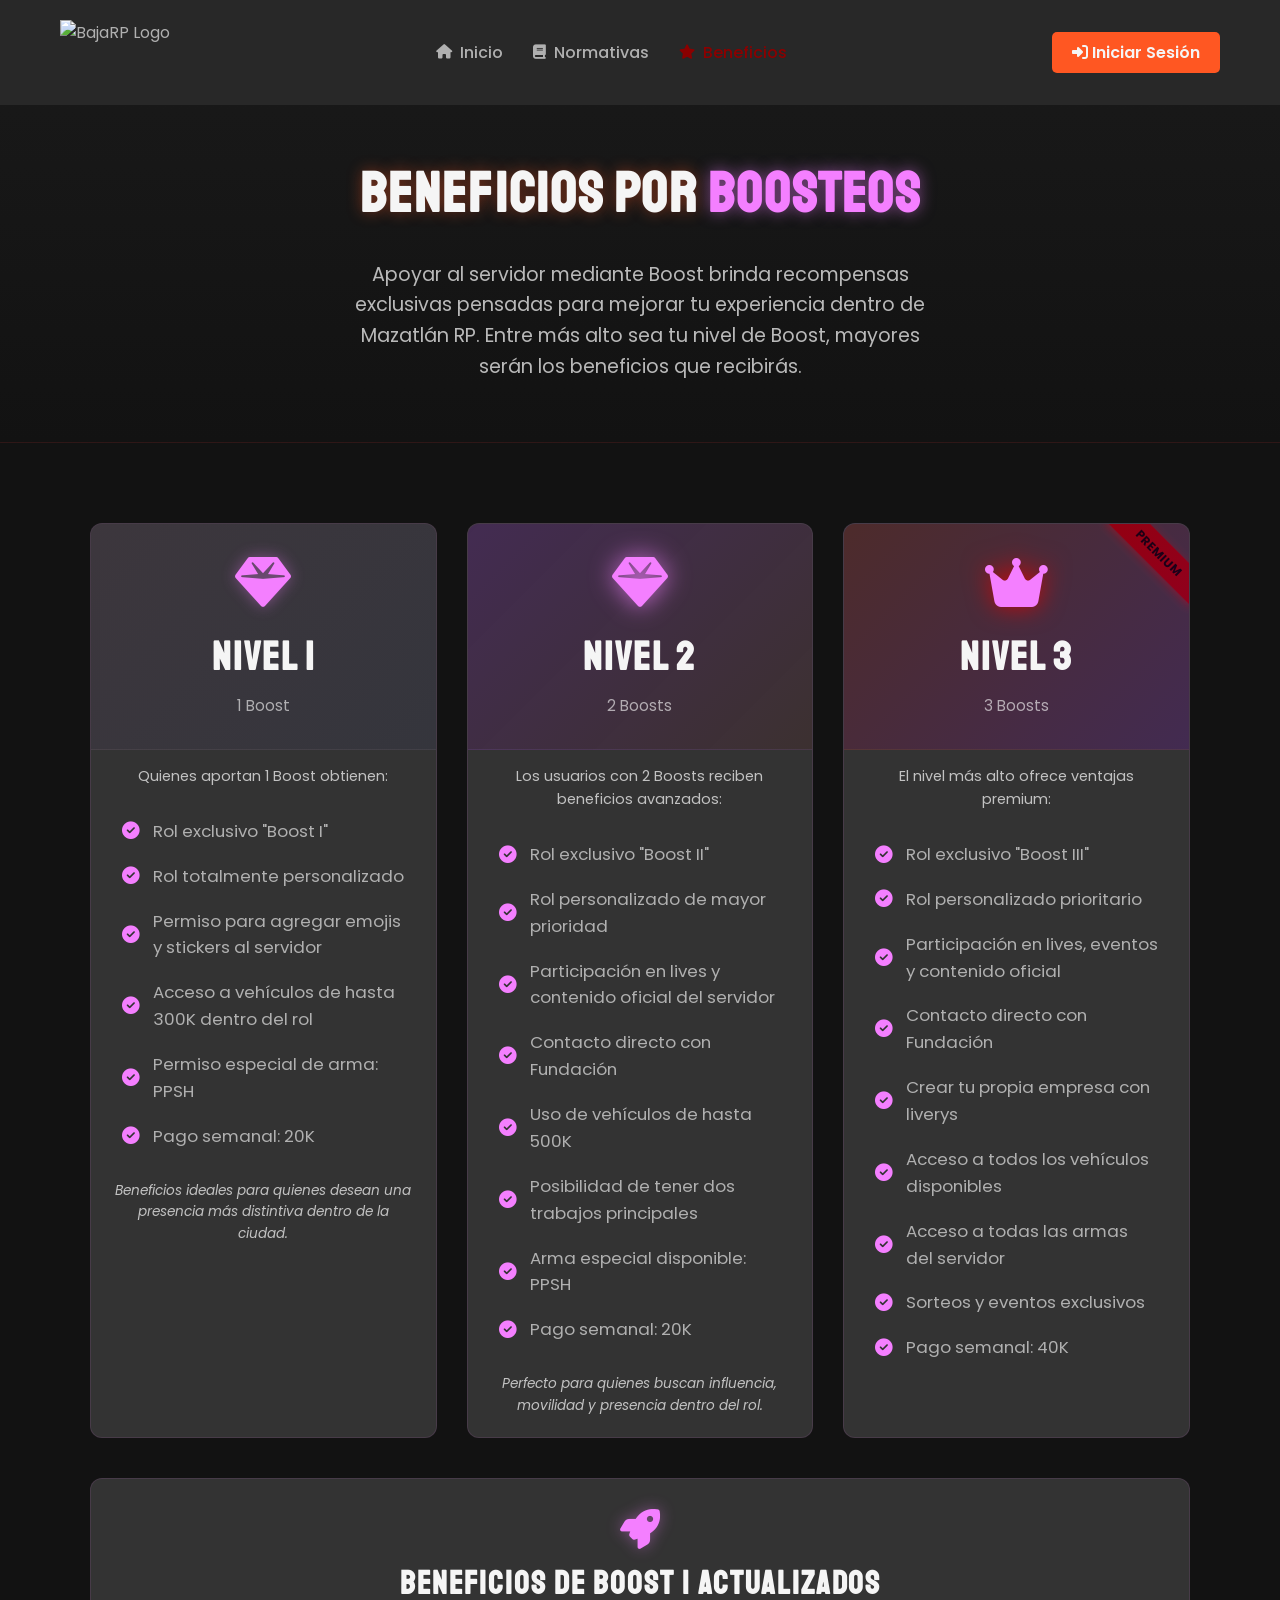
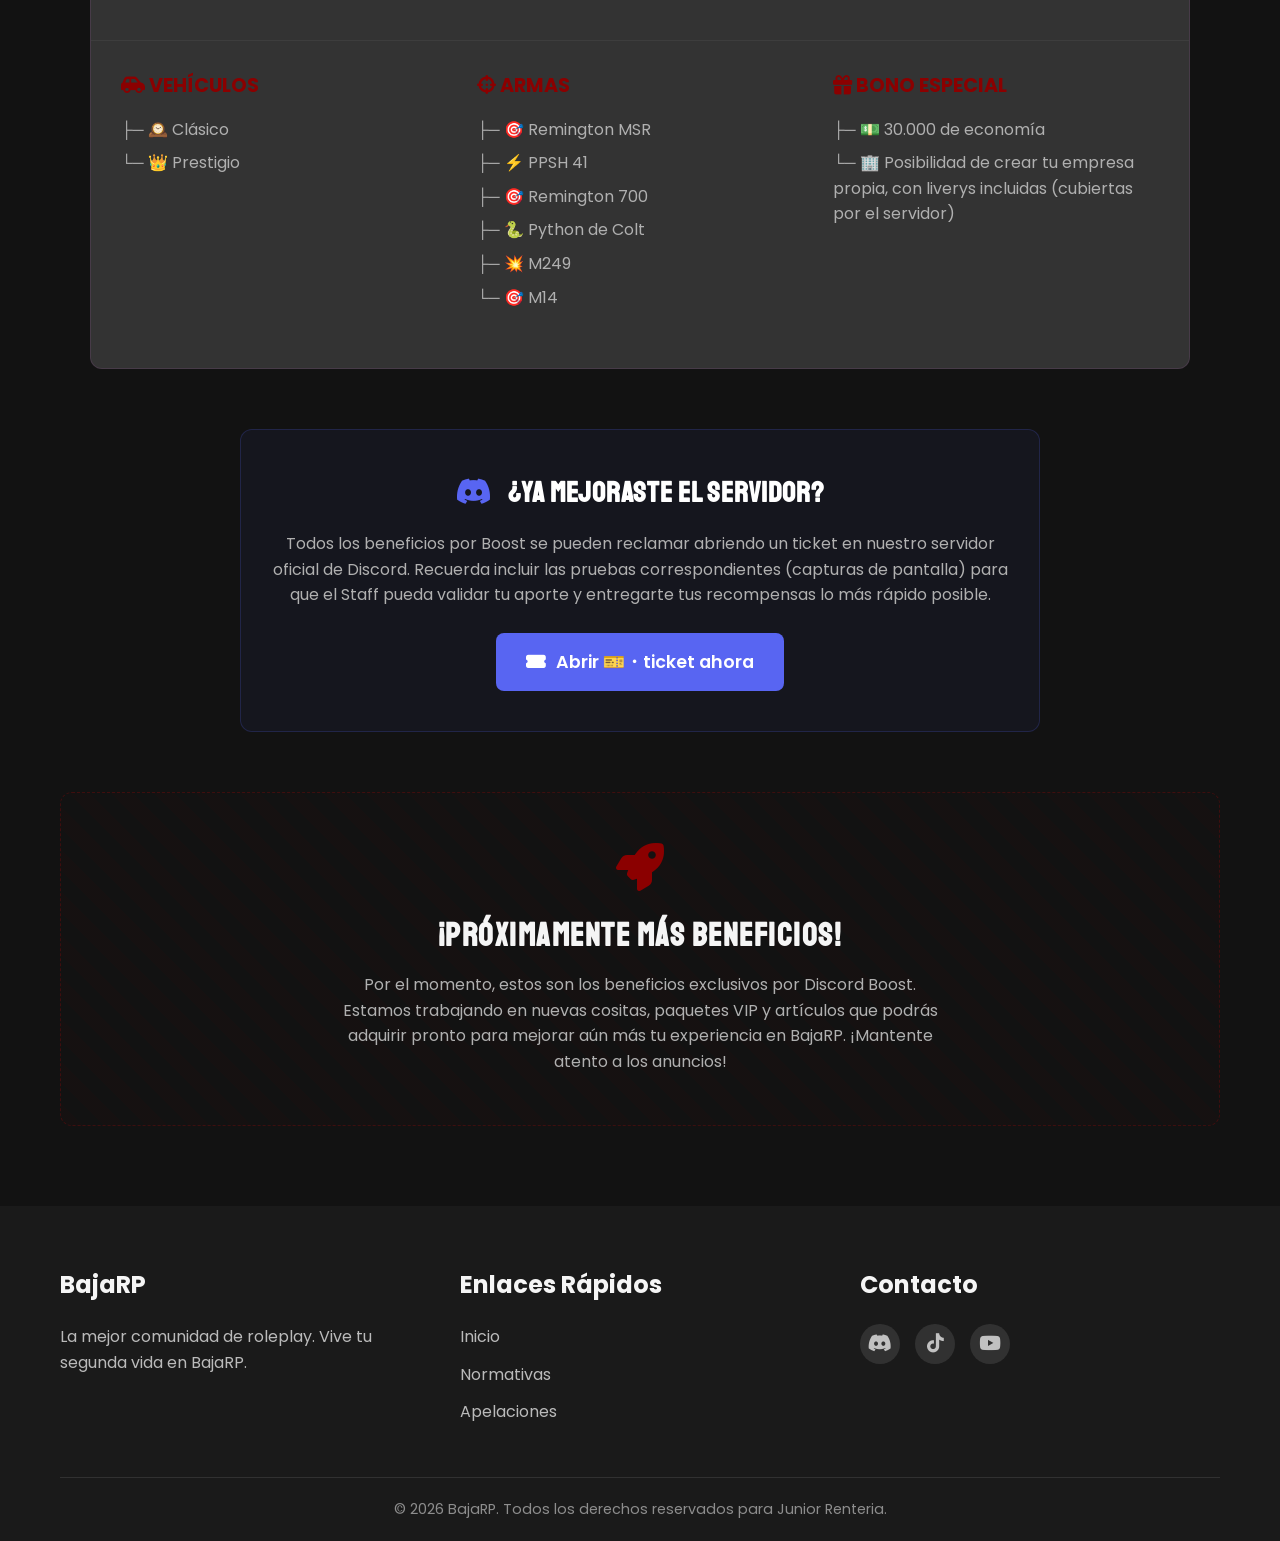
==== public/beneficios.html @ ff9155d1 "Version estable de BajaRP Bot + Dashboard" ====
<!DOCTYPE html>
<html lang="es" data-theme="dark">

<head>
    <meta charset="UTF-8">
    <meta name="viewport" content="width=device-width, initial-scale=1.0">
    <meta name="description"
        content="Beneficios y Donaciones - BajaRP Comunidad de rol serio en Emergency Response: Liberty County.">
    <meta name="keywords" content="Roblox, ER:LC, Roleplay, BajaRP, Beneficios, Boost, VIP">
    <title>Beneficios | BajaRP</title>
    <link rel="preconnect" href="https://fonts.googleapis.com">
    <link rel="preconnect" href="https://fonts.gstatic.com" crossorigin>
    <link
        href="https://fonts.googleapis.com/css2?family=Poppins:wght@300;400;500;600;700&family=Staatliches&display=swap"
        rel="stylesheet">
    <link rel="stylesheet" href="https://cdnjs.cloudflare.com/ajax/libs/font-awesome/6.4.0/css/all.min.css">
    <link rel="stylesheet" href="index.css">
    <link rel="icon"
        href="https://media.discordapp.net/attachments/1481747743230656571/1500738582866821270/bajaRP_logo-Photoroom.png?ex=69f98738&is=69f835b8&hm=70794989a9d25b7117a9d58a9d01a7d89463a1d4f2e08ca070c6a3346f572433&=&format=webp&quality=lossless&width=1133&height=800"
        type="image/x-icon">

    <style>
        .page-header {
            padding: 150px 0 60px;
            background: linear-gradient(to bottom, var(--darker-bg), var(--dark-bg));
            text-align: center;
            border-bottom: 1px solid rgba(230, 0, 0, 0.1);
        }

        .page-title {
            font-size: 3.5rem;
            margin-bottom: 20px;
            text-shadow: 0 0 15px var(--accent-glow);
            color: var(--text-light);
            font-family: 'Staatliches', cursive;
            letter-spacing: 2px;
        }

        .page-title span {
            color: #f47fff;
            /* Discord Boost Pink */
            text-shadow: 0 0 15px rgba(244, 127, 255, 0.5);
        }

        .page-subtitle {
            font-size: 1.2rem;
            color: rgba(255, 255, 255, 0.7);
            max-width: 600px;
            margin: 0 auto;
        }

        .benefits-section {
            padding: 80px 0;
            background-color: var(--dark-bg);
        }

        .benefits-grid {
            display: grid;
            grid-template-columns: repeat(auto-fit, minmax(320px, 1fr));
            gap: 30px;
            max-width: 900px;
            margin: 0 auto;
        }

        .benefit-card {
            background-color: var(--card-bg);
            border-radius: 12px;
            overflow: hidden;
            border: 1px solid rgba(244, 127, 255, 0.1);
            transition: transform 0.3s ease, box-shadow 0.3s ease;
            position: relative;
        }

        .benefit-card:hover {
            transform: translateY(-10px);
            box-shadow: 0 15px 30px rgba(244, 127, 255, 0.15);
            border-color: rgba(244, 127, 255, 0.4);
        }

        .benefit-header {
            padding: 30px 20px;
            text-align: center;
            border-bottom: 1px solid rgba(255, 255, 255, 0.05);
            position: relative;
        }

        .boost-x1 {
            background: linear-gradient(135deg, rgba(244, 127, 255, 0.05), rgba(88, 101, 242, 0.05));
        }

        .boost-x2 {
            background: linear-gradient(135deg, rgba(157, 0, 255, 0.15), rgba(230, 0, 0, 0.05));
        }

        .popular-badge {
            position: absolute;
            top: 15px;
            right: -30px;
            background: var(--primary-color);
            color: #000;
            font-size: 0.75rem;
            font-weight: bold;
            padding: 5px 30px;
            transform: rotate(45deg);
            box-shadow: 0 2px 10px rgba(230, 0, 0, 0.4);
        }

        .benefit-header i {
            font-size: 3.5rem;
            color: #f47fff;
            margin-bottom: 15px;
            text-shadow: 0 0 15px rgba(244, 127, 255, 0.4);
        }

        .benefit-header h3 {
            font-family: 'Staatliches', cursive;
            font-size: 2.5rem;
            color: var(--text-light);
            letter-spacing: 2px;
            margin: 0;
        }

        .benefit-header p {
            color: rgba(255, 255, 255, 0.6);
            margin: 5px 0 0 0;
            font-size: 0.95rem;
        }

        .benefit-list {
            list-style: none;
            padding: 30px;
            margin: 0;
        }

        .benefit-list li {
            margin-bottom: 18px;
            color: var(--text-color);
            display: flex;
            align-items: center;
            gap: 12px;
            font-size: 1.05rem;
        }

        .benefit-list li:last-child {
            margin-bottom: 0;
        }

        .benefit-list li i {
            color: #f47fff;
            font-size: 1.1rem;
            min-width: 20px;
            text-align: center;
        }

        .process-box {
            background: rgba(88, 101, 242, 0.05);
            /* Discord Blurple */
            border: 1px solid rgba(88, 101, 242, 0.2);
            border-radius: 12px;
            padding: 40px 30px;
            text-align: center;
            margin-top: 60px;
            max-width: 800px;
            margin-left: auto;
            margin-right: auto;
        }

        .process-box h3 {
            color: #ffffff;
            font-size: 1.8rem;
            margin-bottom: 15px;
            font-family: 'Staatliches', cursive;
            letter-spacing: 1px;
        }

        .process-box h3 i {
            color: #5865F2;
            margin-right: 10px;
        }

        .process-box p {
            color: var(--text-color);
            margin-bottom: 25px;
            line-height: 1.6;
        }

        .discord-btn {
            display: inline-flex;
            align-items: center;
            justify-content: center;
            gap: 10px;
            background-color: #5865F2;
            color: white;
            padding: 15px 30px;
            border-radius: 8px;
            text-decoration: none;
            font-weight: 600;
            font-size: 1.1rem;
            transition: all 0.3s ease;
        }

        .discord-btn:hover {
            background-color: #4752C4;
            transform: translateY(-3px);
            box-shadow: 0 8px 20px rgba(88, 101, 242, 0.4);
            color: white;
        }

        .coming-soon {
            text-align: center;
            margin-top: 60px;
            padding: 50px 30px;
            background: repeating-linear-gradient(45deg,
                    rgba(230, 0, 0, 0.02),
                    rgba(230, 0, 0, 0.02) 15px,
                    rgba(0, 0, 0, 0) 15px,
                    rgba(0, 0, 0, 0) 30px);
            border: 1px dashed rgba(230, 0, 0, 0.2);
            border-radius: 12px;
        }

        .coming-soon i {
            font-size: 3rem;
            color: var(--primary-color);
            margin-bottom: 20px;
            animation: pulse-glow 2s infinite;
        }

        .coming-soon h3 {
            font-size: 2rem;
            font-family: 'Staatliches', cursive;
            color: var(--text-light);
            letter-spacing: 1.5px;
            margin-bottom: 10px;
        }

        .coming-soon p {
            color: var(--text-color);
            max-width: 600px;
            margin: 0 auto;
        }

        @keyframes pulse-glow {
            0% {
                transform: scale(1);
                text-shadow: 0 0 0 rgba(230, 0, 0, 0);
            }

            50% {
                transform: scale(1.1);
                text-shadow: 0 0 20px rgba(230, 0, 0, 0.5);
            }

            100% {
                transform: scale(1);
                text-shadow: 0 0 0 rgba(230, 0, 0, 0);
            }
        }
    </style>
</head>

<body>

    <!-- Navbar -->
    <nav class="navbar">
        <div class="container navbar-content">
            <a href="index.html" class="logo-link">
                <img src="https://media.discordapp.net/attachments/1481747743230656571/1500738582866821270/bajaRP_logo-Photoroom.png?ex=69f98738&is=69f835b8&hm=70794989a9d25b7117a9d58a9d01a7d89463a1d4f2e08ca070c6a3346f572433&=&format=webp&quality=lossless&width=1133&height=800"
                    alt="BajaRP Logo" class="logo">
            </a>

            <div class="mobile-menu-btn">
                <i class="fas fa-bars"></i>
            </div>

            <ul class="nav-links">
                <li><a href="index.html"><i class="fas fa-home"></i> Inicio</a></li>
                <li><a href="normativas.html"><i class="fas fa-book"></i> Normativas</a></li>
                <li><a href="beneficios.html" class="active"><i class="fas fa-star"></i> Beneficios</a></li>
                <li class="mobile-only"><a href="/auth/discord" class="nav-cta"><i class="fas fa-sign-in-alt"></i> Iniciar Sesión</a>
                </li>
            </ul>

            <div class="nav-actions">
                <a href="/auth/discord" class="nav-cta"><i class="fas fa-sign-in-alt"></i> Iniciar Sesión</a>
            </div>
        </div>
    </nav>

    <!-- Page Header -->
    <header class="page-header" data-aos="fade-down">
        <div class="container">
            <h1 class="page-title">Beneficios por <span>Boosteos</span></h1>
            <p class="page-subtitle">Apoyar al servidor mediante Boost brinda recompensas exclusivas pensadas para mejorar tu experiencia dentro de Mazatlán RP. Entre más alto sea tu nivel de Boost, mayores serán los beneficios que recibirás.</p>
        </div>
    </header>

    <!-- Main Content -->
    <section class="benefits-section">
        <div class="container">

            <div class="benefits-grid" style="grid-template-columns: repeat(auto-fit, minmax(280px, 1fr)); max-width: 1100px;">

                <!-- Nivel 1 -->
                <div class="benefit-card" data-aos="fade-up" data-aos-delay="100">
                    <div class="benefit-header boost-x1">
                        <i class="fas fa-gem"></i>
                        <h3>Nivel 1</h3>
                        <p>1 Boost</p>
                    </div>
                    <div style="padding: 0 20px; text-align: center; color: rgba(255,255,255,0.7); font-size: 0.9rem; margin-top: 15px;">Quienes aportan 1 Boost obtienen:</div>
                    <ul class="benefit-list">
                        <li><i class="fas fa-check-circle"></i> Rol exclusivo "Boost I"</li>
                        <li><i class="fas fa-check-circle"></i> Rol totalmente personalizado</li>
                        <li><i class="fas fa-check-circle"></i> Permiso para agregar emojis y stickers al servidor</li>
                        <li><i class="fas fa-check-circle"></i> Acceso a vehículos de hasta 300K dentro del rol</li>
                        <li><i class="fas fa-check-circle"></i> Permiso especial de arma: PPSH</li>
                        <li><i class="fas fa-check-circle"></i> Pago semanal: 20K</li>
                    </ul>
                    <div style="padding: 0 20px 20px; text-align: center; color: rgba(255,255,255,0.7); font-size: 0.85rem; font-style: italic;">Beneficios ideales para quienes desean una presencia más distintiva dentro de la ciudad.</div>
                </div>

                <!-- Nivel 2 -->
                <div class="benefit-card" data-aos="fade-up" data-aos-delay="200">
                    <div class="benefit-header boost-x2">
                        <i class="fas fa-gem" style="text-shadow: 0 0 25px rgba(244, 127, 255, 0.8);"></i>
                        <h3>Nivel 2</h3>
                        <p>2 Boosts</p>
                    </div>
                    <div style="padding: 0 20px; text-align: center; color: rgba(255,255,255,0.7); font-size: 0.9rem; margin-top: 15px;">Los usuarios con 2 Boosts reciben beneficios avanzados:</div>
                    <ul class="benefit-list">
                        <li><i class="fas fa-check-circle"></i> Rol exclusivo "Boost II"</li>
                        <li><i class="fas fa-check-circle"></i> Rol personalizado de mayor prioridad</li>
                        <li><i class="fas fa-check-circle"></i> Participación en lives y contenido oficial del servidor</li>
                        <li><i class="fas fa-check-circle"></i> Contacto directo con Fundación</li>
                        <li><i class="fas fa-check-circle"></i> Uso de vehículos de hasta 500K</li>
                        <li><i class="fas fa-check-circle"></i> Posibilidad de tener dos trabajos principales</li>
                        <li><i class="fas fa-check-circle"></i> Arma especial disponible: PPSH</li>
                        <li><i class="fas fa-check-circle"></i> Pago semanal: 20K</li>
                    </ul>
                    <div style="padding: 0 20px 20px; text-align: center; color: rgba(255,255,255,0.7); font-size: 0.85rem; font-style: italic;">Perfecto para quienes buscan influencia, movilidad y presencia dentro del rol.</div>
                </div>

                <!-- Nivel 3 -->
                <div class="benefit-card" data-aos="fade-up" data-aos-delay="300">
                    <div class="popular-badge">PREMIUM</div>
                    <div class="benefit-header boost-x2" style="background: linear-gradient(135deg, rgba(230, 0, 0, 0.15), rgba(157, 0, 255, 0.15));">
                        <i class="fas fa-crown" style="text-shadow: 0 0 25px rgba(230, 0, 0, 0.8);"></i>
                        <h3>Nivel 3</h3>
                        <p>3 Boosts</p>
                    </div>
                    <div style="padding: 0 20px; text-align: center; color: rgba(255,255,255,0.7); font-size: 0.9rem; margin-top: 15px;">El nivel más alto ofrece ventajas premium:</div>
                    <ul class="benefit-list">
                        <li><i class="fas fa-check-circle"></i> Rol exclusivo "Boost III"</li>
                        <li><i class="fas fa-check-circle"></i> Rol personalizado prioritario</li>
                        <li><i class="fas fa-check-circle"></i> Participación en lives, eventos y contenido oficial</li>
                        <li><i class="fas fa-check-circle"></i> Contacto directo con Fundación</li>
                        <li><i class="fas fa-check-circle"></i> Crear tu propia empresa con liverys</li>
                        <li><i class="fas fa-check-circle"></i> Acceso a todos los vehículos disponibles</li>
                        <li><i class="fas fa-check-circle"></i> Acceso a todas las armas del servidor</li>
                        <li><i class="fas fa-check-circle"></i> Sorteos y eventos exclusivos</li>
                        <li><i class="fas fa-check-circle"></i> Pago semanal: 40K</li>
                    </ul>
                </div>

            </div>

            <!-- Global list for categories -->
            <div class="benefit-card" data-aos="fade-up" data-aos-delay="400" style="margin-top: 40px; max-width: 1100px; margin-left: auto; margin-right: auto; padding-bottom: 20px;">
                <div class="benefit-header">
                    <i class="fas fa-rocket" style="font-size: 2.5rem; margin-bottom: 10px;"></i>
                    <h3 style="font-size: 2rem;">BENEFICIOS DE BOOST | ACTUALIZADOS</h3>
                </div>
                
                <div style="display: flex; flex-wrap: wrap; gap: 30px; padding: 30px; justify-content: space-around; text-align: left;">
                    <!-- Vehiculos -->
                    <div style="flex: 1; min-width: 250px;">
                        <h4 style="color: var(--primary-color); font-size: 1.2rem; margin-bottom: 15px;"><i class="fas fa-car-side"></i> VEHÍCULOS</h4>
                        <ul style="list-style: none; padding: 0; color: var(--text-color);">
                            <li style="margin-bottom: 8px;">├─ 🕰️ Clásico</li>
                            <li style="margin-bottom: 8px;">└─ 👑 Prestigio</li>
                        </ul>
                    </div>

                    <!-- Armas -->
                    <div style="flex: 1; min-width: 250px;">
                        <h4 style="color: var(--primary-color); font-size: 1.2rem; margin-bottom: 15px;"><i class="fas fa-crosshairs"></i> ARMAS</h4>
                        <ul style="list-style: none; padding: 0; color: var(--text-color);">
                            <li style="margin-bottom: 8px;">├─ 🎯 Remington MSR</li>
                            <li style="margin-bottom: 8px;">├─ ⚡ PPSH 41</li>
                            <li style="margin-bottom: 8px;">├─ 🎯 Remington 700</li>
                            <li style="margin-bottom: 8px;">├─ 🐍 Python de Colt</li>
                            <li style="margin-bottom: 8px;">├─ 💥 M249</li>
                            <li style="margin-bottom: 8px;">└─ 🎯 M14</li>
                        </ul>
                    </div>

                    <!-- Bono Especial -->
                    <div style="flex: 1; min-width: 250px;">
                        <h4 style="color: var(--primary-color); font-size: 1.2rem; margin-bottom: 15px;"><i class="fas fa-gift"></i> BONO ESPECIAL</h4>
                        <ul style="list-style: none; padding: 0; color: var(--text-color);">
                            <li style="margin-bottom: 8px;">├─ 💵 30.000 de economía</li>
                            <li style="margin-bottom: 8px;">└─ 🏢 Posibilidad de crear tu empresa propia, con liverys incluidas (cubiertas por el servidor)</li>
                        </ul>
                    </div>
                </div>
            </div>

            <!-- Caja de Instrucciones (Tickets) -->
            <div class="process-box" data-aos="fade-up" data-aos-delay="300">
                <h3><i class="fab fa-discord"></i> ¿Ya mejoraste el servidor?</h3>
                <p>Todos los beneficios por Boost se pueden reclamar abriendo un ticket en nuestro servidor oficial de
                    Discord. Recuerda incluir las pruebas correspondientes (capturas de pantalla) para que el Staff
                    pueda validar tu aporte y entregarte tus recompensas lo más rápido posible.</p>
                <a href="https://discord.com/channels/1416140271032205435/1478866960967274642" class="discord-btn"
                    target="_blank">
                    <i class="fas fa-ticket-alt"></i> Abrir 🎫・ticket ahora
                </a>
            </div>

            <!-- Próximamente -->
            <div class="coming-soon" data-aos="fade-up" data-aos-delay="400">
                <i class="fas fa-rocket"></i>
                <h3>¡Próximamente más beneficios!</h3>
                <p>Por el momento, estos son los beneficios exclusivos por Discord Boost. Estamos trabajando en nuevas
                    cositas, paquetes VIP y artículos que podrás adquirir pronto para mejorar aún más tu experiencia en
                    BajaRP. ¡Mantente atento a los anuncios!</p>
            </div>

        </div>
    </section>

    <!-- Footer -->
    <footer class="footer">
        <div class="container">
            <div class="footer-grid">
                <div class="footer-col">
                    <h3>BajaRP</h3>
                    <p>La mejor comunidad de roleplay. Vive tu segunda vida en BajaRP.</p>
                </div>

                <div class="footer-col">
                    <h3>Enlaces Rápidos</h3>
                    <ul>
                        <li><a href="index.html">Inicio</a></li>
                        <li><a href="normativas.html">Normativas</a></li>
                        <li><a href="apelaciones.html">Apelaciones</a></li>
                    </ul>
                </div>

                <div class="footer-col">
                    <h3>Contacto</h3>
                    <div class="social-links">
                        <a href="https://discord.gg/UBy2a7NtAb"><i class="fab fa-discord"></i></a>
                        <a href="https://www.tiktok.com/@paletorpoficial?is_from_webapp=1&sender_device=pc"><i
                                class="fab fa-tiktok"></i></a>
                        <a href="https://www.youtube.com/@paletorp"><i class="fab fa-youtube"></i></a>
                    </div>
                </div>
            </div>

            <div class="footer-bottom">
                <p>&copy; 2026 BajaRP. Todos los derechos reservados para Junior Renteria.</p>
            </div>
        </div>
    </footer>

    <!-- Scripts -->
    <script src="https://cdnjs.cloudflare.com/ajax/libs/aos/2.3.4/aos.js"></script>
    <script src="script.js"></script>
    <script>
        document.addEventListener('DOMContentLoaded', function () {
            AOS.init({
                once: true,
                offset: 50,
            });
        });
    </script>
</body>

</html>
---- public/index.css ----
/* Variables de colores */
:root {
    --primary-color: #8B0000;
    /* Rojo Carmesí oscuro */
    --secondary-color: #FF5722;
    /* Naranja Resplandor */
    --gold-color: #C59B27;
    /* Oro Viejo / Bronce */
    --dark-bg: #121212;
    /* Negro Carbón */
    --darker-bg: #1A1A1A;
    --card-bg: #333333;
    --accent-glow: rgba(255, 87, 34, 0.4);
    --text-color: #B0B0B0;
    --text-light: #F5F5F5;
    --text-dark: #333333;
    --success-color: #2ECC71;
    --warning-color: #F39C12;
    --danger-color: #8B0000;
    --info-color: #00BFFF;
}


/* Estilos base */
* {
    margin: 0;
    padding: 0;
    box-sizing: border-box;
}

body {
    font-family: 'Poppins', sans-serif;
    background-color: var(--dark-bg);
    color: var(--text-color);
    line-height: 1.6;
    overflow-x: hidden;
}

a {
    text-decoration: none;
    color: inherit;
}

ul {
    list-style: none;
}

img {
    max-width: 100%;
    height: auto;
}

.container {
    width: 100%;
    max-width: 1200px;
    margin: 0 auto;
    padding: 0 20px;
}

.section {
    padding: 80px 0;
}

.section-title {
    font-size: 2.5rem;
    text-align: center;
    margin-bottom: 20px;
    color: var(--text-light);
}

.section-title span {
    color: var(--primary-color);
}

.section-subtitle {
    font-size: 1.1rem;
    text-align: center;
    margin-bottom: 50px;
    color: rgba(255, 255, 255, 0.7);
}

.dark-section {
    background-color: var(--darker-bg);
}

/* Preloader */
.preloader {
    position: fixed;
    top: 0;
    left: 0;
    width: 100%;
    height: 100%;
    background-color: var(--dark-bg);
    display: flex;
    justify-content: center;
    align-items: center;
    z-index: 9999;
    transition: opacity 0.5s ease;
}

.preloader.fade-out {
    opacity: 0;
}

.loader {
    width: 50px;
    height: 50px;
    border: 5px solid rgba(255, 255, 255, 0.1);
    border-radius: 50%;
    border-top-color: var(--primary-color);
    animation: spin 1s ease-in-out infinite;
}

@keyframes spin {
    to {
        transform: rotate(360deg);
    }
}

/* Navbar */
.navbar {
    position: fixed;
    top: 0;
    left: 0;
    width: 100%;
    background-color: transparent;
    z-index: 1000;
    transition: all 0.4s ease;
    padding: 20px 0;
}

.navbar.scrolled {
    background-color: rgba(26, 26, 26, 0.7);
    backdrop-filter: blur(15px);
    -webkit-backdrop-filter: blur(15px);
    padding: 10px 0;
    box-shadow: 0 4px 30px rgba(0, 0, 0, 0.5);
    border-bottom: 1px solid rgba(255, 255, 255, 0.05);
}

.navbar-content {
    display: flex;
    justify-content: space-between;
    align-items: center;
}

.logo-link {
    display: flex;
    align-items: center;
    gap: 10px;
}

.logo {
    height: 65px;
    width: auto;
    object-fit: contain;
}

.logo-text {
    font-size: 1.5rem;
    font-weight: 700;
    color: var(--text-light);
}

.nav-links {
    display: flex;
    gap: 30px;
}

.nav-links li a {
    font-weight: 500;
    transition: color 0.3s ease;
    display: flex;
    align-items: center;
    gap: 8px;
}

.nav-links li a:hover,
.nav-links li a.active {
    color: var(--primary-color);
}

.nav-links li a i {
    font-size: 0.9rem;
}

.nav-cta {
    background-color: var(--primary-color);
    color: white;
    padding: 8px 20px;
    border-radius: 5px;
    font-weight: 600;
    transition: all 0.3s ease;
}

.nav-cta:hover {
    background-color: var(--secondary-color);
    transform: translateY(-2px);
    box-shadow: 0 5px 15px rgba(255, 87, 34, 0.3);
}

.mobile-menu-btn {
    display: none;
    font-size: 1.5rem;
    cursor: pointer;
}

/* Hero Section */
.parallax {
    position: relative;
    height: 100vh;
    min-height: 600px;
    background: url('imgs/fondo1.png') no-repeat center center;
    background-size: cover;
    background-attachment: fixed;
    display: flex;
    align-items: center;
    justify-content: center;
    text-align: center;
    color: white;
}

.overlay {
    position: absolute;
    top: 0;
    left: 0;
    width: 100%;
    height: 100%;
    background: linear-gradient(to bottom, rgba(0, 0, 0, 0.7), rgba(0, 0, 0, 0.3));
}

.text-content {
    position: relative;
    z-index: 1;
    max-width: 800px;
    padding: 0 20px;
}

.text-content h1 {
    font-size: 3.5rem;
    margin-bottom: 20px;
    text-shadow: 0 2px 5px rgba(0, 0, 0, 0.3);
}

.hero-logo {
    max-width: 450px;
    width: 100%;
    height: auto;
    margin-bottom: 20px;
    filter: drop-shadow(0 0 15px var(--accent-glow));
}

.text-content h1 span {
    color: var(--primary-color);
}

.text-content p {
    font-size: 1.2rem;
    margin-bottom: 40px;
    text-shadow: 0 1px 3px rgba(0, 0, 0, 0.3);
}

.cta-buttons {
    display: flex;
    gap: 20px;
    justify-content: center;
    flex-wrap: wrap;
}

.join-btn,
.secondary-btn {
    padding: 12px 30px;
    border-radius: 5px;
    font-weight: 600;
    transition: all 0.3s ease;
    display: inline-flex;
    align-items: center;
    gap: 8px;
}

.join-btn {
    background-color: var(--primary-color);
    color: white;
}

.join-btn:hover {
    background-color: var(--primary-color);
    transform: translateY(-3px);
    box-shadow: 0 5px 15px rgba(255, 87, 34, 0.4);
}

.secondary-btn {
    background-color: transparent;
    border: 2px solid white;
    color: white;
}

.secondary-btn:hover {
    background-color: rgba(255, 255, 255, 0.1);
    transform: translateY(-3px);
}

.scroll-down {
    position: absolute;
    bottom: 30px;
    left: 50%;
    transform: translateX(-50%);
    width: 40px;
    height: 40px;
    border-radius: 50%;
    border: 2px solid rgba(255, 255, 255, 0.5);
    display: flex;
    align-items: center;
    justify-content: center;
    color: white;
    font-size: 1.2rem;
    animation: bounce 2s infinite;
    cursor: pointer;
    transition: all 0.3s ease;
}

.scroll-down:hover {
    border-color: var(--primary-color);
    color: var(--primary-color);
}

@keyframes bounce {

    0%,
    20%,
    50%,
    80%,
    100% {
        transform: translateY(0) translateX(-50%);
    }

    40% {
        transform: translateY(-20px) translateX(-50%);
    }

    60% {
        transform: translateY(-10px) translateX(-50%);
    }
}

/* Features Section */
.features-grid {
    display: grid;
    grid-template-columns: repeat(auto-fit, minmax(250px, 1fr));
    gap: 30px;
    margin-top: 50px;
}

.feature-card {
    background-color: var(--card-bg);
    padding: 30px;
    border-radius: 10px;
    text-align: center;
    border: 1px solid rgba(197, 155, 39, 0.15); /* Borde sutil en dorado */
    transition: transform 0.3s ease, box-shadow 0.3s ease;
}

.feature-card:hover {
    transform: translateY(-10px);
    box-shadow: 0 10px 20px rgba(0, 0, 0, 0.2);
}

.feature-icon {
    width: 70px;
    height: 70px;
    background: rgba(139, 0, 0, 0.1);
    border-radius: 50%;
    display: flex;
    align-items: center;
    justify-content: center;
    margin: 0 auto 20px;
    font-size: 1.8rem;
    color: var(--secondary-color); /* Naranja resplandor */
}

.feature-card h3 {
    font-size: 1.4rem;
    margin-bottom: 15px;
    color: var(--text-light);
}

.feature-card p {
    font-size: 0.95rem;
    color: rgba(255, 255, 255, 0.7);
}

/* Stats Section */
.stats-grid {
    display: grid;
    grid-template-columns: repeat(auto-fit, minmax(200px, 1fr));
    gap: 30px;
    text-align: center;
}

.stat-item {
    padding: 30px;
    background-color: rgba(255, 255, 255, 0.05);
    border-radius: 10px;
}

.stat-number {
    font-size: 3.5rem;
    font-weight: 700;
    color: var(--primary-color);
    margin-bottom: 10px;
}

.stat-label {
    font-size: 1.1rem;
    color: rgba(255, 255, 255, 0.8);
}

/* Footer */
.footer {
    background-color: var(--darker-bg);
    padding: 60px 0 0;
}

.footer-grid {
    display: grid;
    grid-template-columns: repeat(auto-fit, minmax(250px, 1fr));
    gap: 40px;
    margin-bottom: 40px;
}

.footer-col h3 {
    color: var(--text-light);
    font-size: 1.5rem;
    margin-bottom: 20px;
}

.footer-col p {
    color: rgba(255, 255, 255, 0.7);
    margin-bottom: 20px;
    line-height: 1.6;
}

.social-links {
    display: flex;
    gap: 15px;
}

.social-links a {
    width: 40px;
    height: 40px;
    border-radius: 50%;
    background-color: rgba(255, 255, 255, 0.1);
    display: flex;
    align-items: center;
    justify-content: center;
    font-size: 1.2rem;
    transition: all 0.3s ease;
}

.social-links a:hover {
    background-color: var(--primary-color);
    color: white;
    transform: translateY(-3px);
}

.footer-col ul li {
    margin-bottom: 12px;
}

.footer-col ul li i {
    width: 20px;
    text-align: center;
    margin-right: 8px;
    color: var(--primary-color);
}

.footer-col a {
    color: rgba(255, 255, 255, 0.7);
    transition: color 0.3s ease;
}

.footer-col a:hover {
    color: var(--primary-color);
}

.footer-bottom {
    padding: 20px 0;
    border-top: 1px solid rgba(255, 255, 255, 0.1);
    text-align: center;
    color: rgba(255, 255, 255, 0.5);
    font-size: 0.9rem;
}

/* Responsive */
@media (max-width: 992px) {
    .section-title {
        font-size: 2.2rem;
    }

    .text-content h1 {
        font-size: 3rem;
    }
}

@media (max-width: 768px) {
    .mobile-menu-btn {
        display: block;
    }

    .nav-links {
        position: fixed;
        top: 80px;
        left: -100%;
        width: 100%;
        height: calc(100vh - 80px);
        background-color: var(--darker-bg);
        flex-direction: column;
        align-items: center;
        justify-content: center;
        gap: 30px;
        transition: left 0.3s ease;
    }

    .nav-links.active {
        left: 0;
    }

    .section {
        padding: 60px 0;
    }

    .section-title {
        font-size: 2rem;
    }

    .text-content h1 {
        font-size: 2.5rem;
    }

    .text-content p {
        font-size: 1rem;
    }

    .cta-buttons {
        flex-direction: column;
        gap: 15px;
    }

    .join-btn,
    .secondary-btn {
        width: 100%;
        justify-content: center;
    }

    .stats-grid {
        grid-template-columns: repeat(2, 1fr);
    }
}

@media (max-width: 576px) {
    .section-title {
        font-size: 1.8rem;
    }

    .text-content h1 {
        font-size: 2rem;
    }

    .feature-card {
        padding: 20px;
    }

    .stat-item {
        padding: 20px;
    }

    .stat-number {
        font-size: 2.5rem;
    }

    .footer-grid {
        grid-template-columns: 1fr;
    }
}

/* Nuevos Estilos desde HTML */
h1,
h2,
.logo-text,
.stat-number {
    font-family: 'Staatliches', cursive;
    letter-spacing: 2px;
}

.section-title span,
.text-content h1 span {
    color: var(--gold-color);
    text-shadow: 0 0 15px var(--accent-glow);
}

.join-btn {
    background: var(--secondary-color);
    color: var(--text-light);
    border: none;
    box-shadow: 0 4px 15px rgba(255, 87, 34, 0.4);
}

.join-btn:hover {
    background: #FF8C00;
    box-shadow: 0 6px 20px rgba(255, 87, 34, 0.6);
}

.feature-icon {
    color: var(--secondary-color);
    background: rgba(139, 0, 0, 0.1);
    border: 1px solid rgba(139, 0, 0, 0.2);
}

.navbar {
    background-color: rgba(42, 42, 42, 0.95);
}

.nav-cta {
    background: var(--secondary-color);
    color: var(--text-light);
}

.stat-number {
    color: var(--gold-color);
    text-shadow: 0 0 10px var(--accent-glow);
}

.navbar-content {
    display: grid;
    grid-template-columns: auto 1fr auto;
    align-items: center;
    gap: 20px;
}

.nav-links {
    justify-content: center;
}

.nav-actions {
    display: flex;
    align-items: center;
}

.mobile-only {
    display: none;
}

@media (max-width: 768px) {
    .navbar-content {
        display: flex;
        justify-content: space-between;
    }

    .nav-actions {
        display: none;
    }

    .mobile-only {
        display: block;
        margin-top: 15px;
    }
}
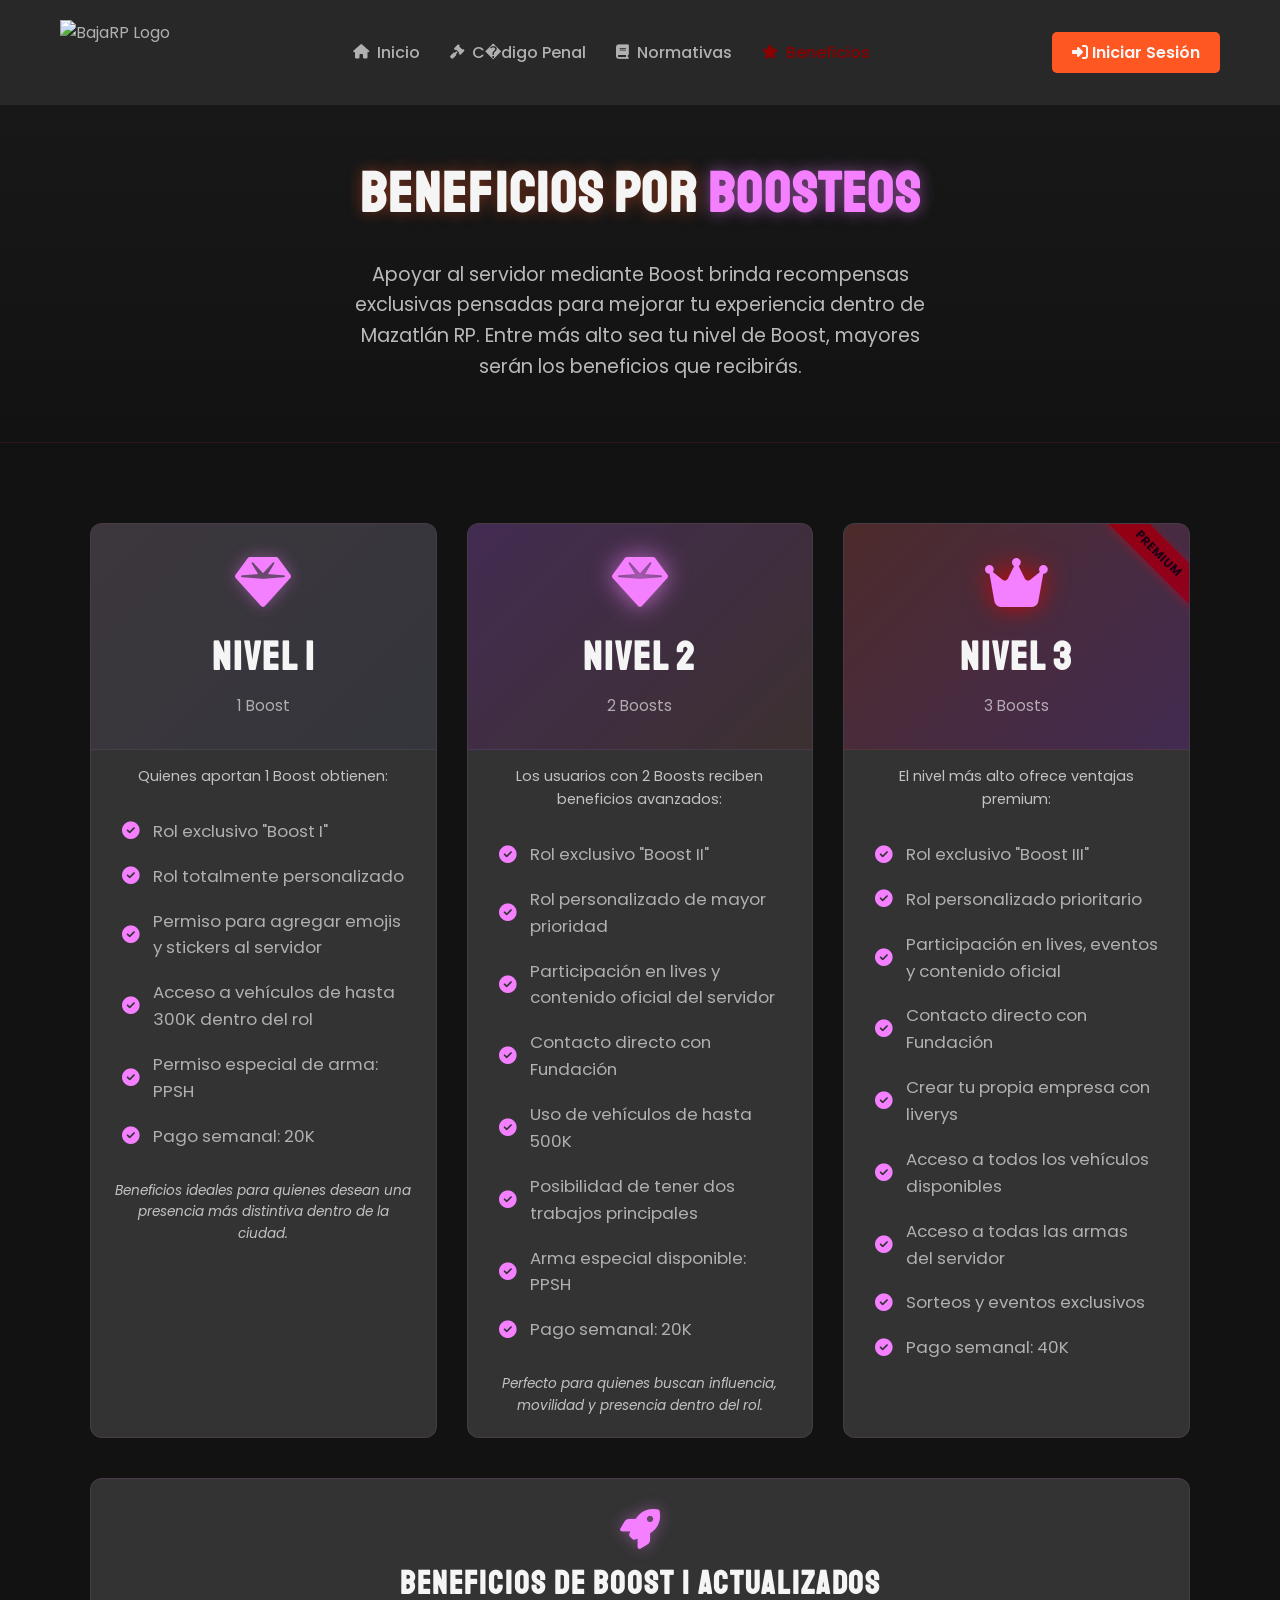
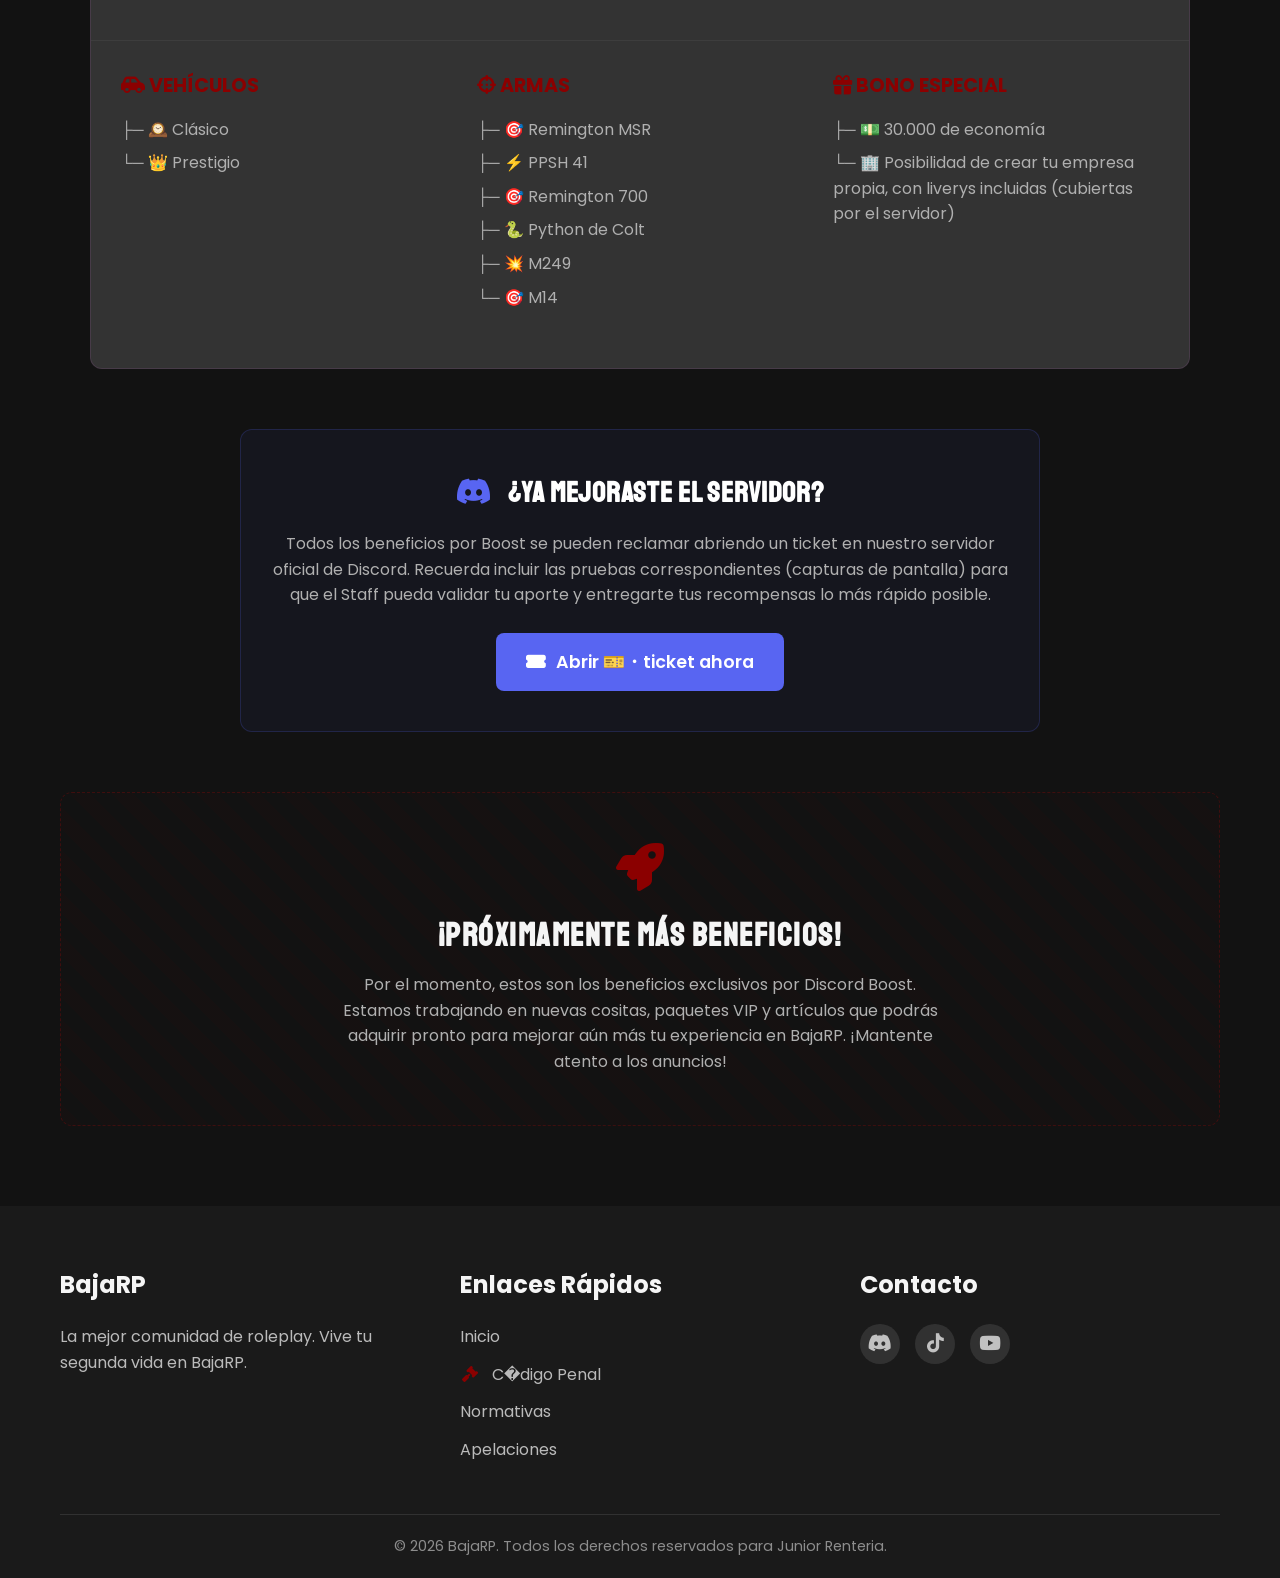
==== commit bdbb9785: "Añadir página de Código Penal" ====
--- a/public/beneficios.html
+++ b/public/beneficios.html
@@ -16,7 +16,7 @@
     <link rel="stylesheet" href="https://cdnjs.cloudflare.com/ajax/libs/font-awesome/6.4.0/css/all.min.css">
     <link rel="stylesheet" href="index.css">
     <link rel="icon"
-        href="https://media.discordapp.net/attachments/1481747743230656571/1500738582866821270/bajaRP_logo-Photoroom.png?ex=69f98738&is=69f835b8&hm=70794989a9d25b7117a9d58a9d01a7d89463a1d4f2e08ca070c6a3346f572433&=&format=webp&quality=lossless&width=1133&height=800"
+        href="/imgs/logo.png"
         type="image/x-icon">
 
     <style>
@@ -265,7 +265,7 @@
     <nav class="navbar">
         <div class="container navbar-content">
             <a href="index.html" class="logo-link">
-                <img src="https://media.discordapp.net/attachments/1481747743230656571/1500738582866821270/bajaRP_logo-Photoroom.png?ex=69f98738&is=69f835b8&hm=70794989a9d25b7117a9d58a9d01a7d89463a1d4f2e08ca070c6a3346f572433&=&format=webp&quality=lossless&width=1133&height=800"
+                <img src="/imgs/logo.png"
                     alt="BajaRP Logo" class="logo">
             </a>
 
@@ -275,6 +275,7 @@
 
             <ul class="nav-links">
                 <li><a href="index.html"><i class="fas fa-home"></i> Inicio</a></li>
+                <li><a href="codigo_penal.html"><i class="fas fa-gavel"></i> C�digo Penal</a></li>
                 <li><a href="normativas.html"><i class="fas fa-book"></i> Normativas</a></li>
                 <li><a href="beneficios.html" class="active"><i class="fas fa-star"></i> Beneficios</a></li>
                 <li class="mobile-only"><a href="/auth/discord" class="nav-cta"><i class="fas fa-sign-in-alt"></i> Iniciar Sesión</a>
@@ -443,7 +444,8 @@
                     <h3>Enlaces Rápidos</h3>
                     <ul>
                         <li><a href="index.html">Inicio</a></li>
-                        <li><a href="normativas.html">Normativas</a></li>
+                        <li><a href="codigo_penal.html"><i class="fas fa-gavel"></i> C�digo Penal</a></li>
+                <li><a href="normativas.html">Normativas</a></li>
                         <li><a href="apelaciones.html">Apelaciones</a></li>
                     </ul>
                 </div>
@@ -478,4 +480,5 @@
     </script>
 </body>
 
-</html>+</html>
+
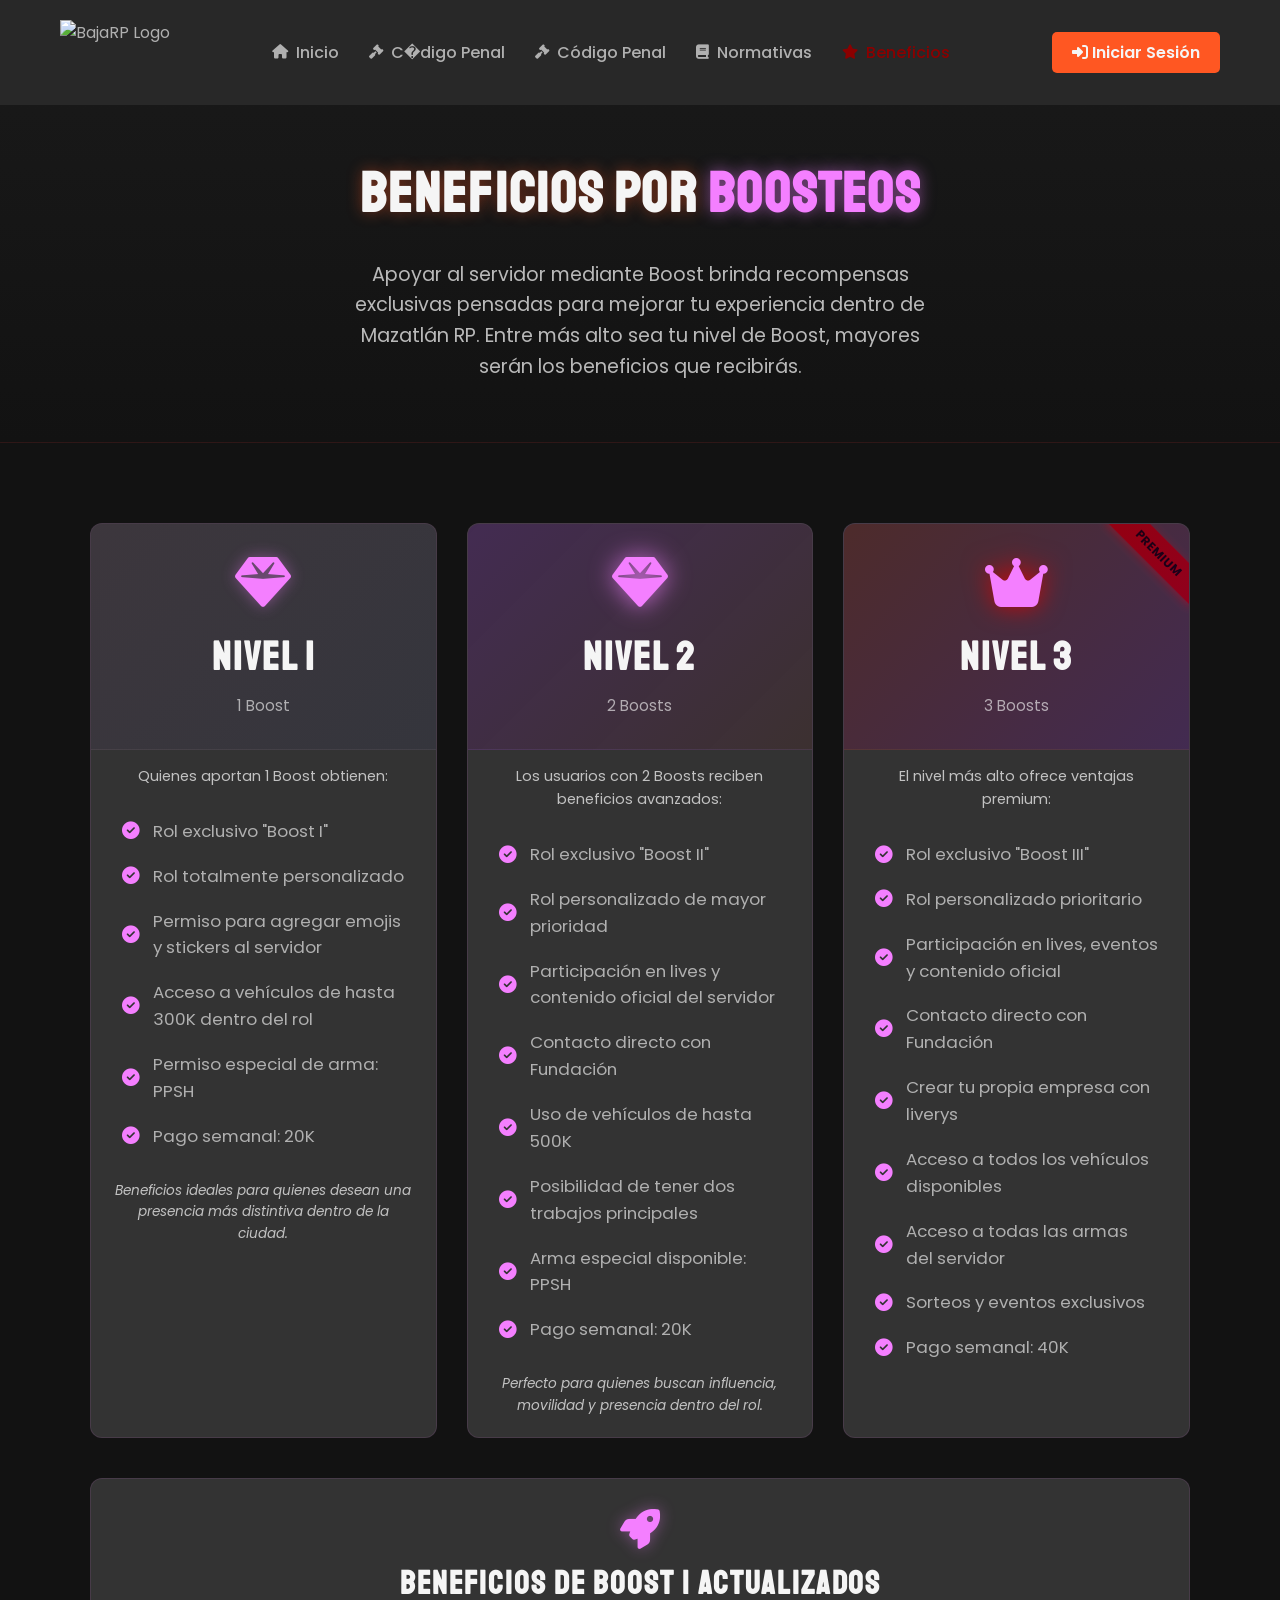
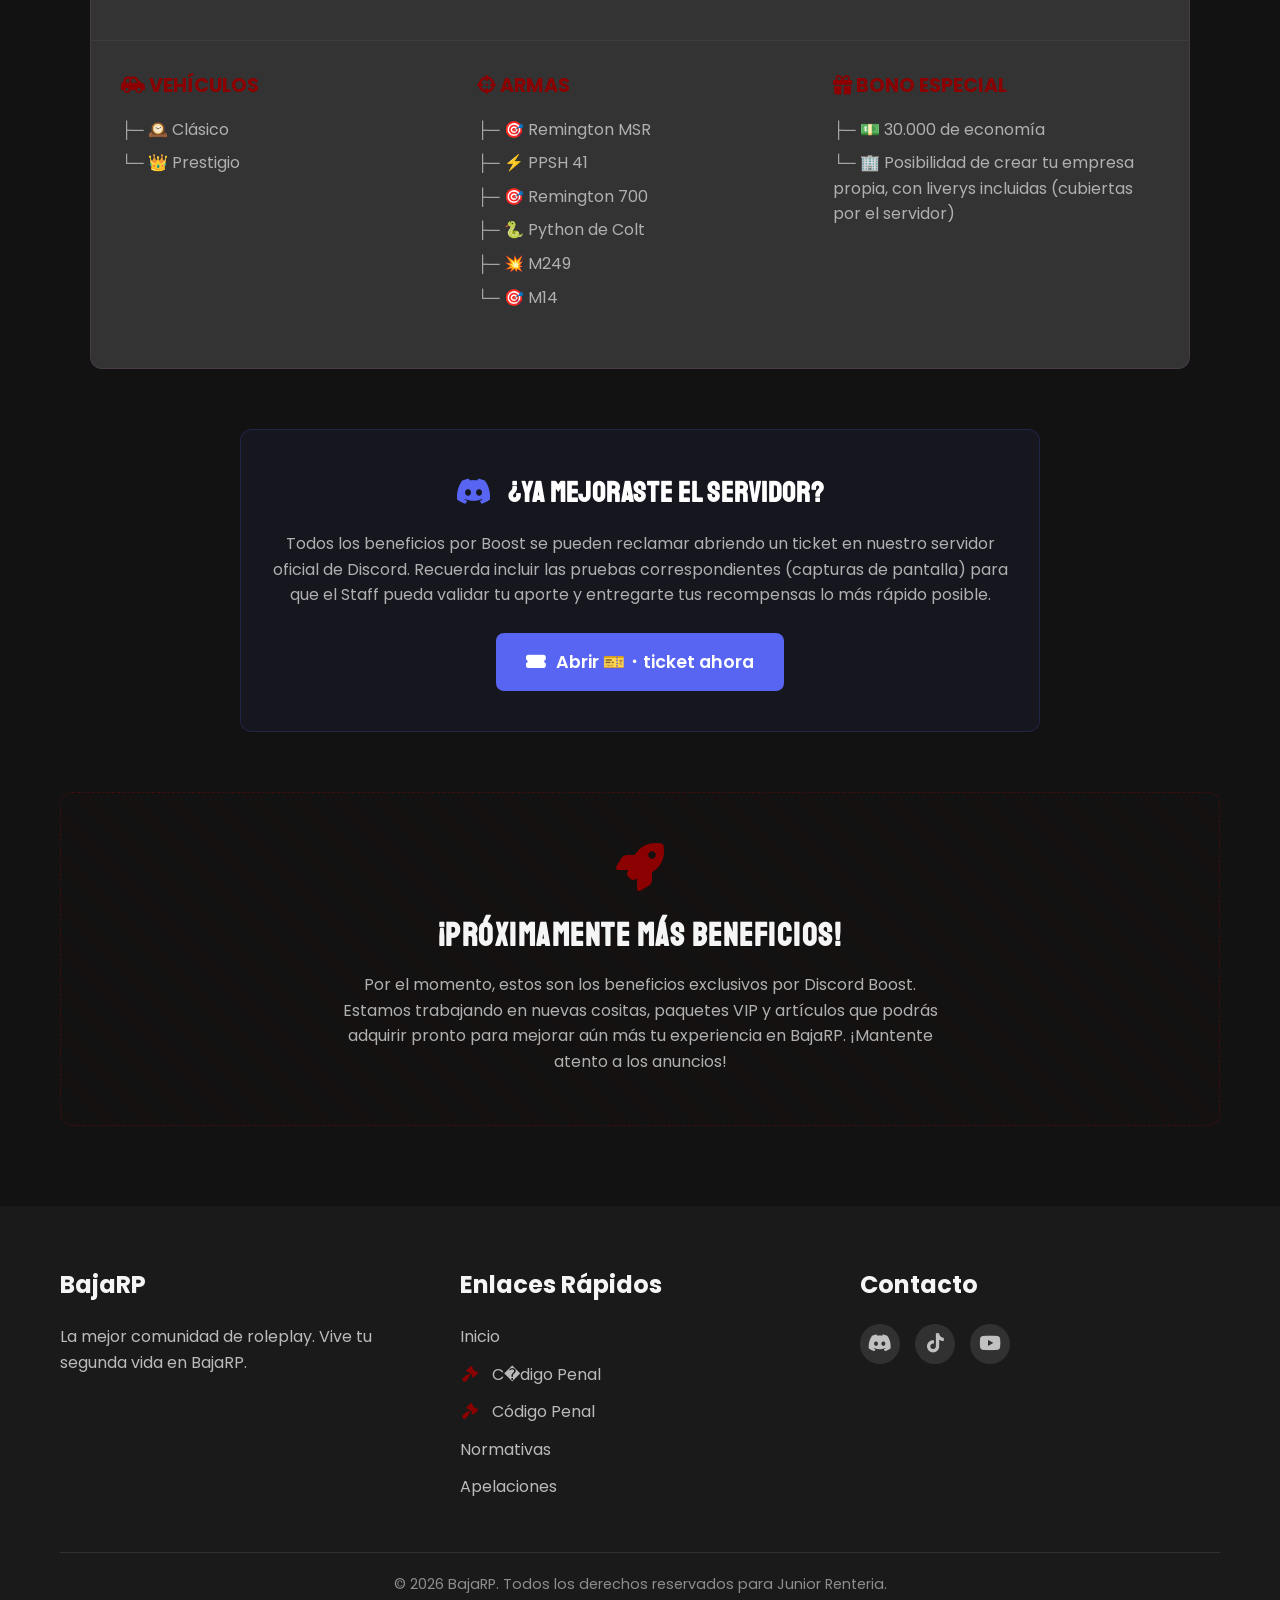
==== commit 6d5c17ea: "Fix UTF-8 encoding issues with CÃ³digo Penal" ====
--- a/public/beneficios.html
+++ b/public/beneficios.html
@@ -1,4 +1,4 @@
-<!DOCTYPE html>
+﻿<!DOCTYPE html>
 <html lang="es" data-theme="dark">
 
 <head>
@@ -276,6 +276,7 @@
             <ul class="nav-links">
                 <li><a href="index.html"><i class="fas fa-home"></i> Inicio</a></li>
                 <li><a href="codigo_penal.html"><i class="fas fa-gavel"></i> C�digo Penal</a></li>
+                <li><a href="codigo_penal.html"><i class="fas fa-gavel"></i> Código Penal</a></li>
                 <li><a href="normativas.html"><i class="fas fa-book"></i> Normativas</a></li>
                 <li><a href="beneficios.html" class="active"><i class="fas fa-star"></i> Beneficios</a></li>
                 <li class="mobile-only"><a href="/auth/discord" class="nav-cta"><i class="fas fa-sign-in-alt"></i> Iniciar Sesión</a>
@@ -445,6 +446,7 @@
                     <ul>
                         <li><a href="index.html">Inicio</a></li>
                         <li><a href="codigo_penal.html"><i class="fas fa-gavel"></i> C�digo Penal</a></li>
+                <li><a href="codigo_penal.html"><i class="fas fa-gavel"></i> Código Penal</a></li>
                 <li><a href="normativas.html">Normativas</a></li>
                         <li><a href="apelaciones.html">Apelaciones</a></li>
                     </ul>
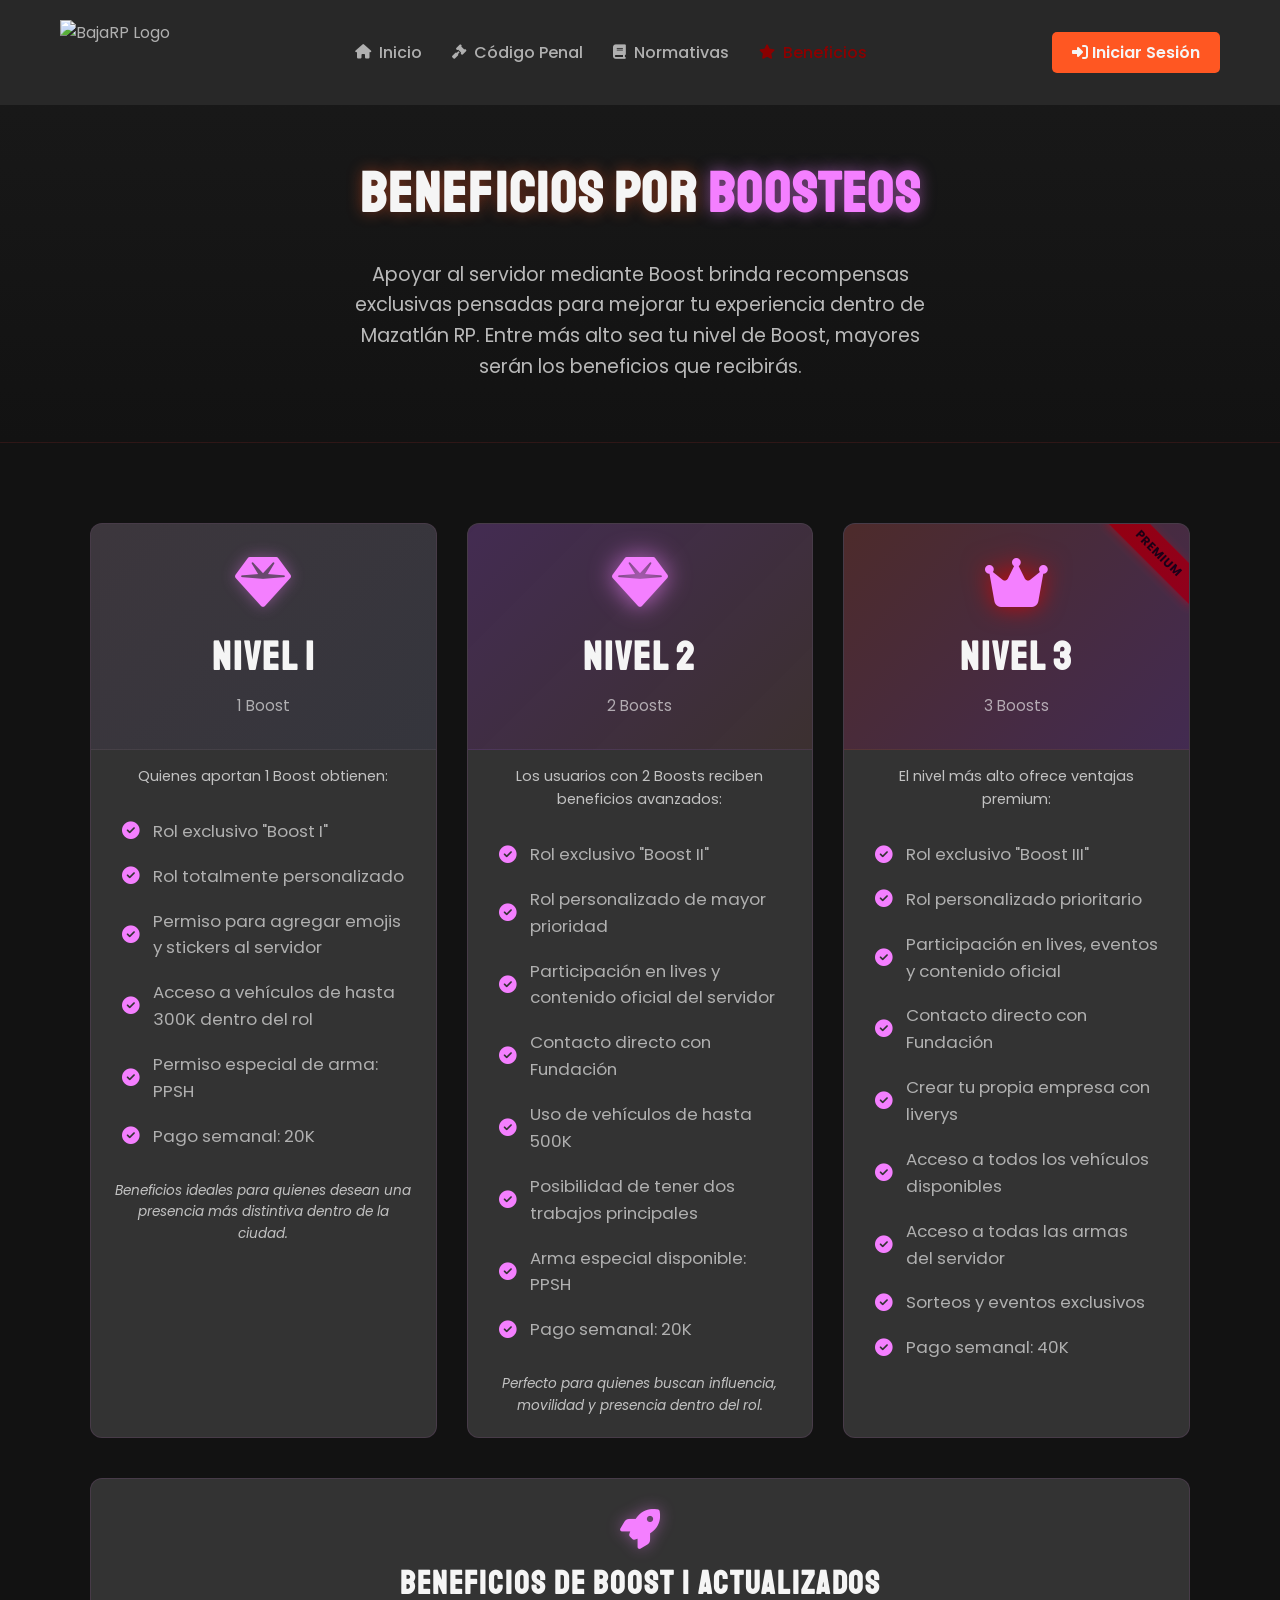
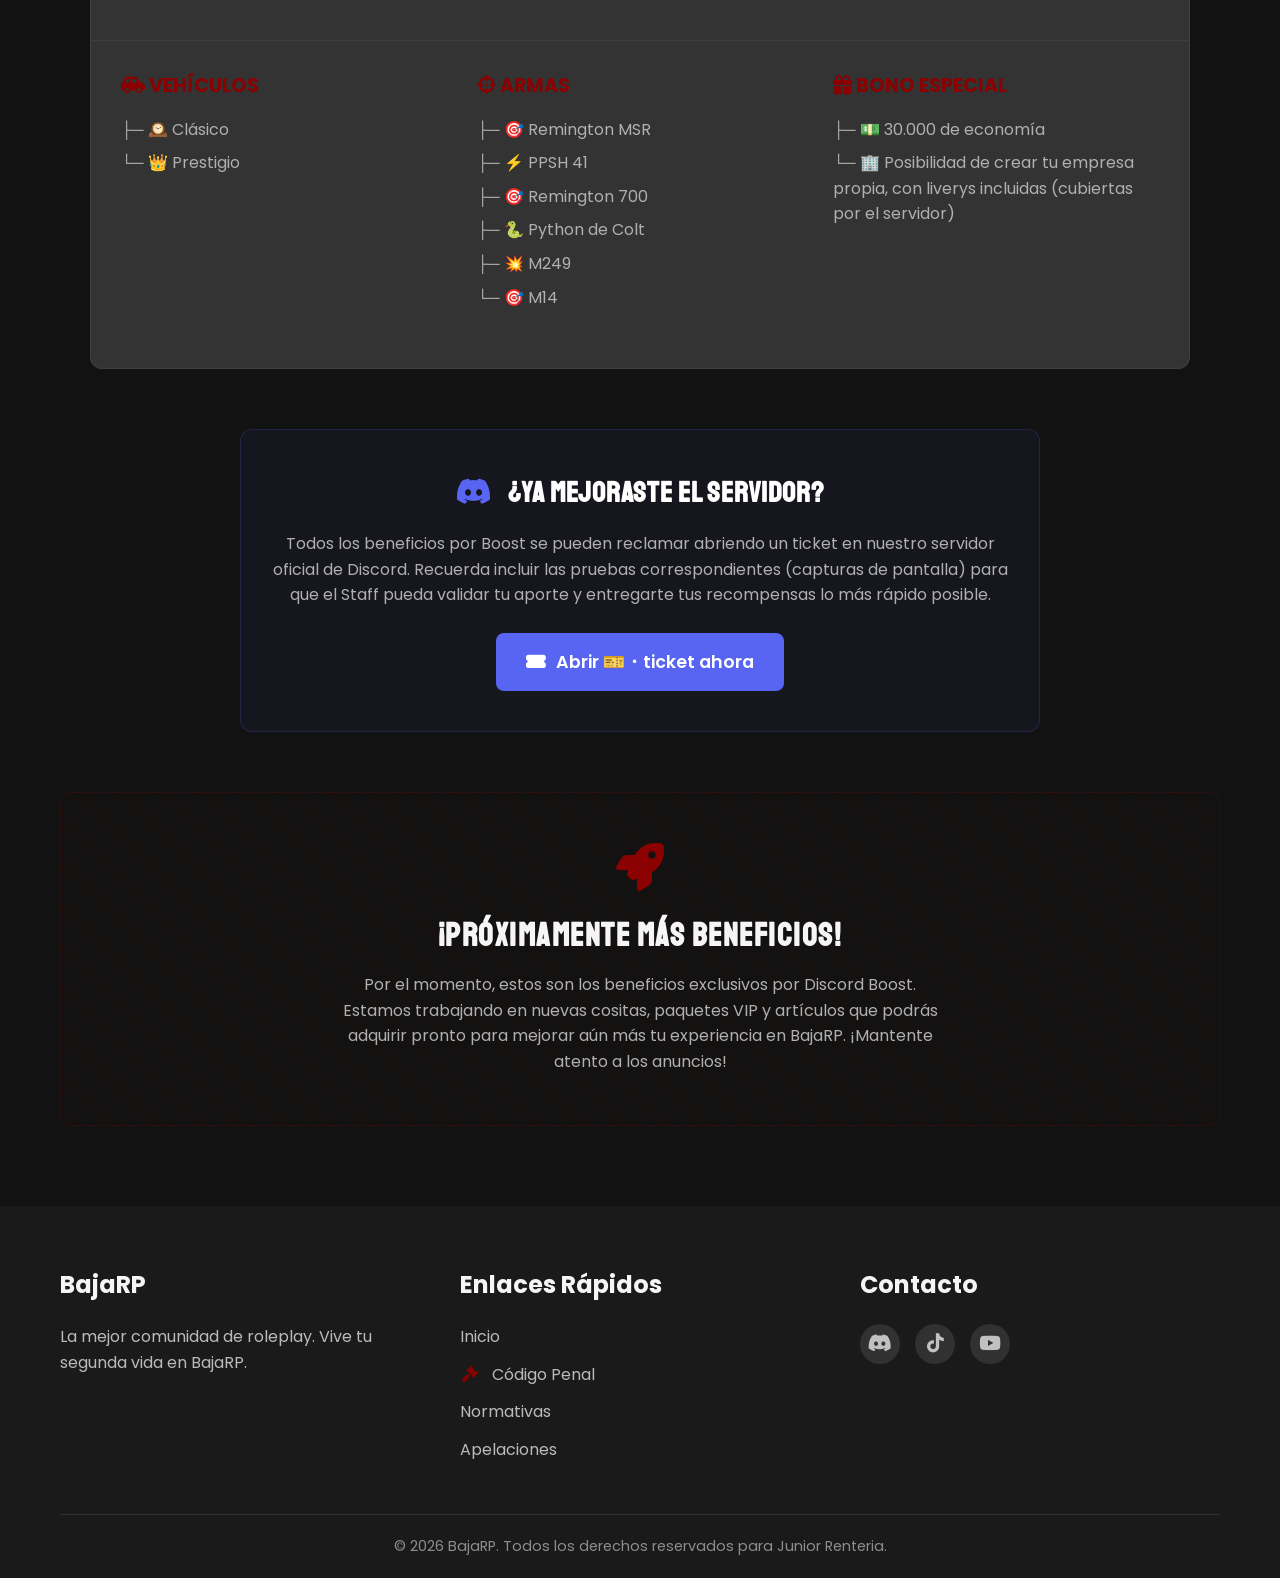
==== commit e13bfaaf: "Fix dashboard layout, add tabs, fix nav links" ====
--- a/public/beneficios.html
+++ b/public/beneficios.html
@@ -1,4 +1,4 @@
-﻿<!DOCTYPE html>
+<!DOCTYPE html>
 <html lang="es" data-theme="dark">
 
 <head>
@@ -275,8 +275,7 @@
 
             <ul class="nav-links">
                 <li><a href="index.html"><i class="fas fa-home"></i> Inicio</a></li>
-                <li><a href="codigo_penal.html"><i class="fas fa-gavel"></i> C�digo Penal</a></li>
-                <li><a href="codigo_penal.html"><i class="fas fa-gavel"></i> Código Penal</a></li>
+                                                <li><a href="codigo_penal.html"><i class="fas fa-gavel"></i> Código Penal</a></li>
                 <li><a href="normativas.html"><i class="fas fa-book"></i> Normativas</a></li>
                 <li><a href="beneficios.html" class="active"><i class="fas fa-star"></i> Beneficios</a></li>
                 <li class="mobile-only"><a href="/auth/discord" class="nav-cta"><i class="fas fa-sign-in-alt"></i> Iniciar Sesión</a>
@@ -445,8 +444,7 @@
                     <h3>Enlaces Rápidos</h3>
                     <ul>
                         <li><a href="index.html">Inicio</a></li>
-                        <li><a href="codigo_penal.html"><i class="fas fa-gavel"></i> C�digo Penal</a></li>
-                <li><a href="codigo_penal.html"><i class="fas fa-gavel"></i> Código Penal</a></li>
+                                                        <li><a href="codigo_penal.html"><i class="fas fa-gavel"></i> Código Penal</a></li>
                 <li><a href="normativas.html">Normativas</a></li>
                         <li><a href="apelaciones.html">Apelaciones</a></li>
                     </ul>
